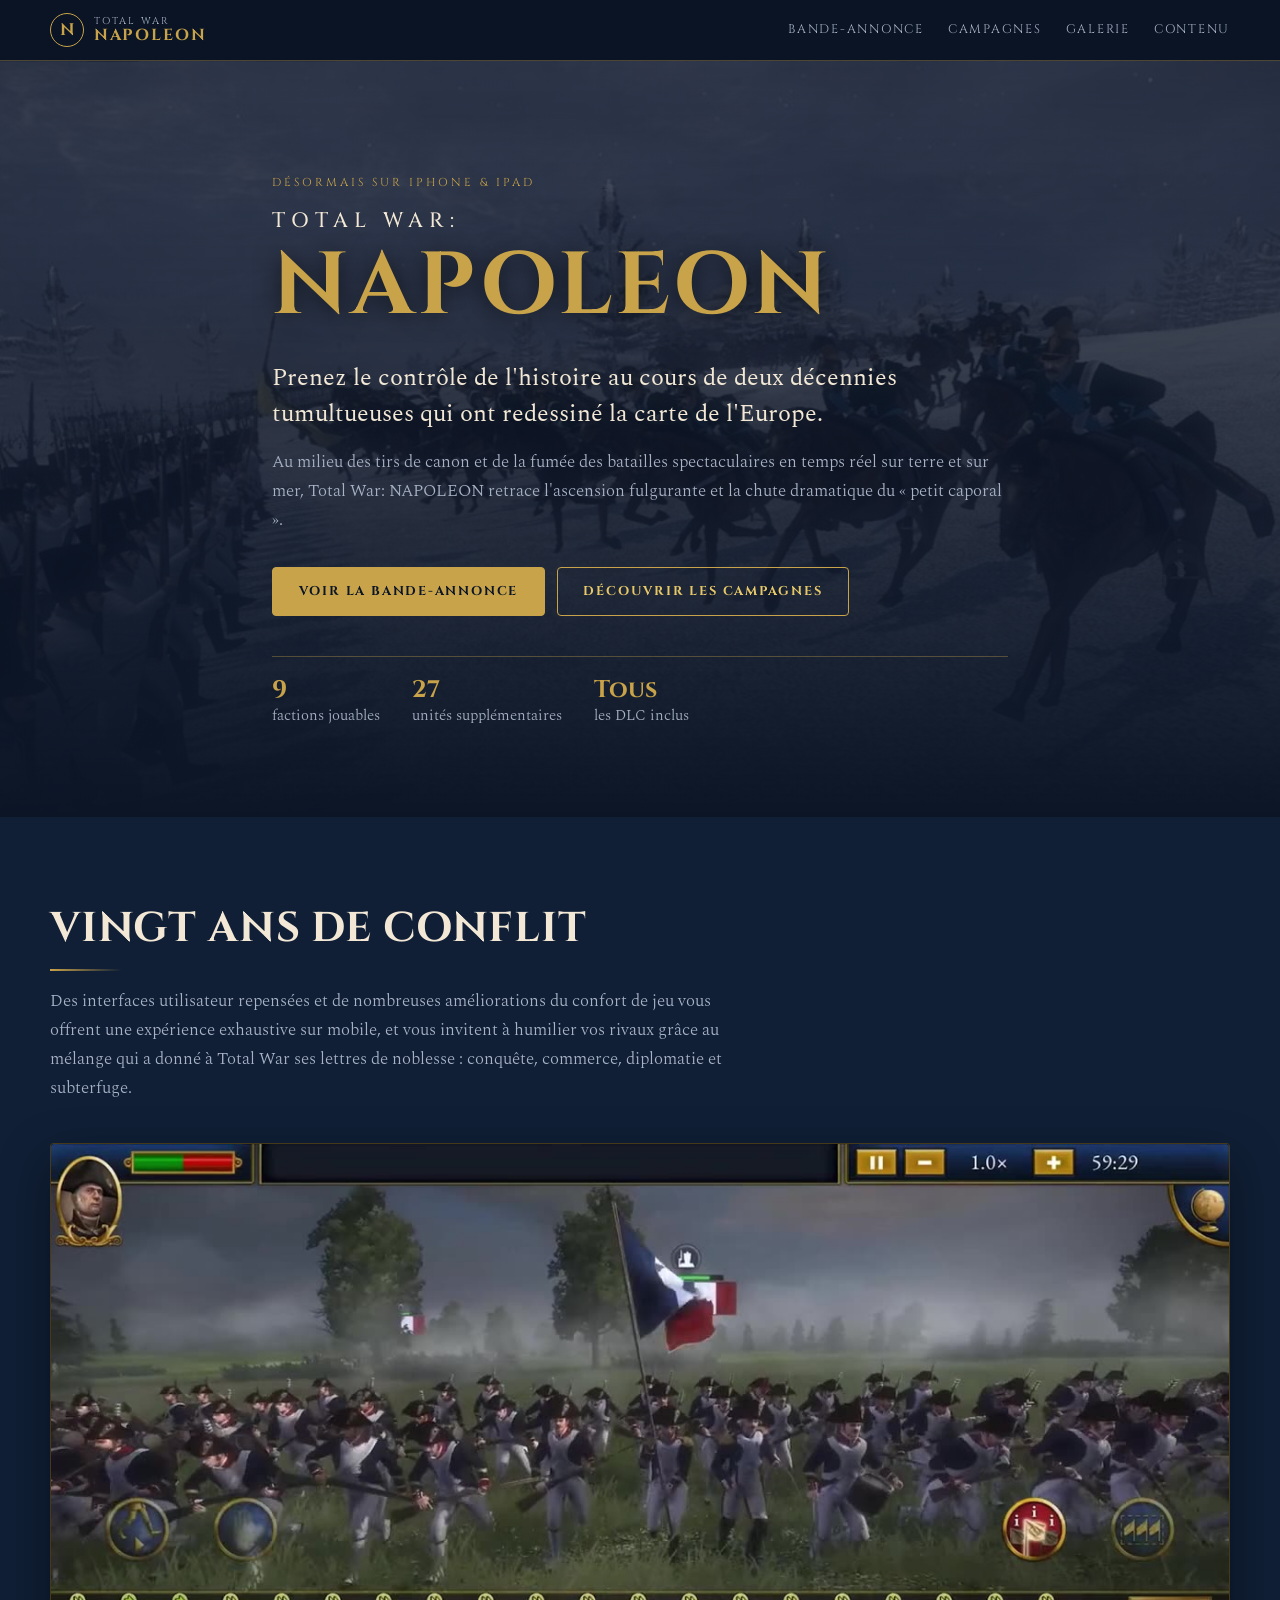
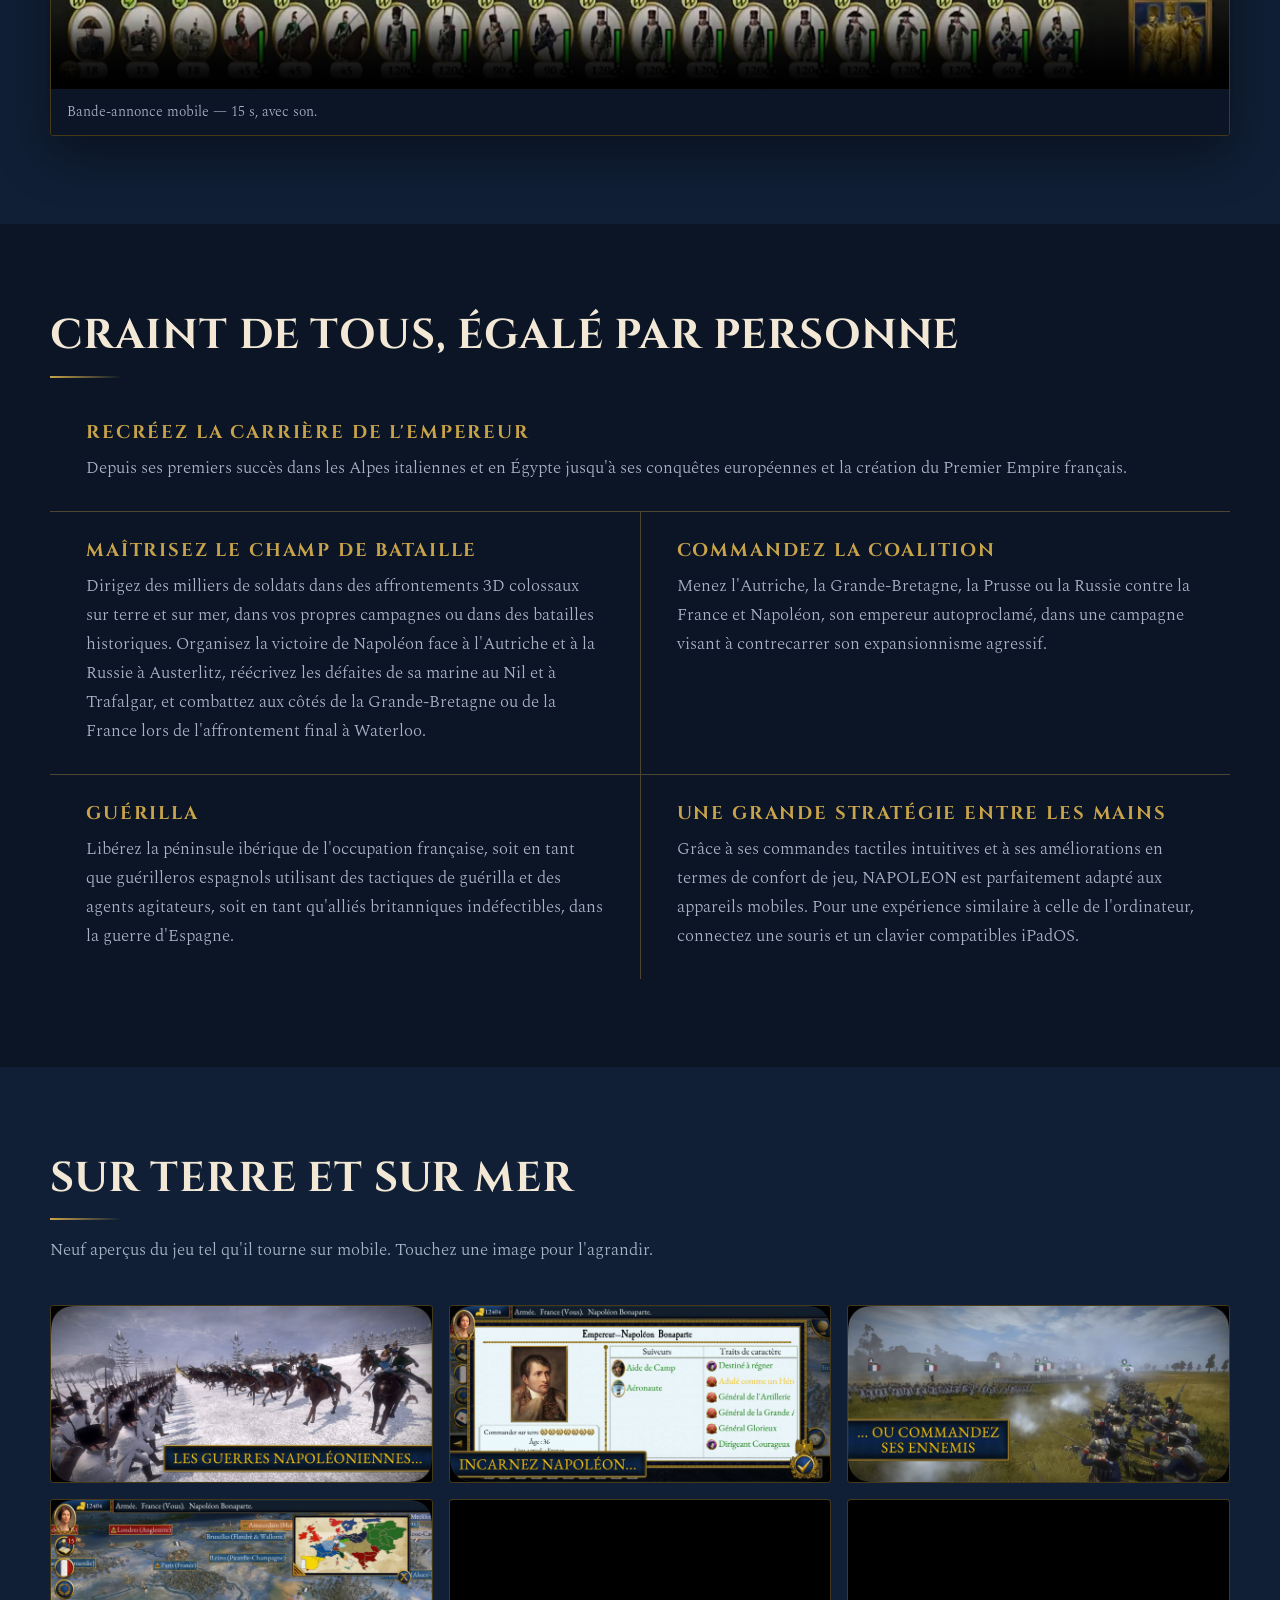
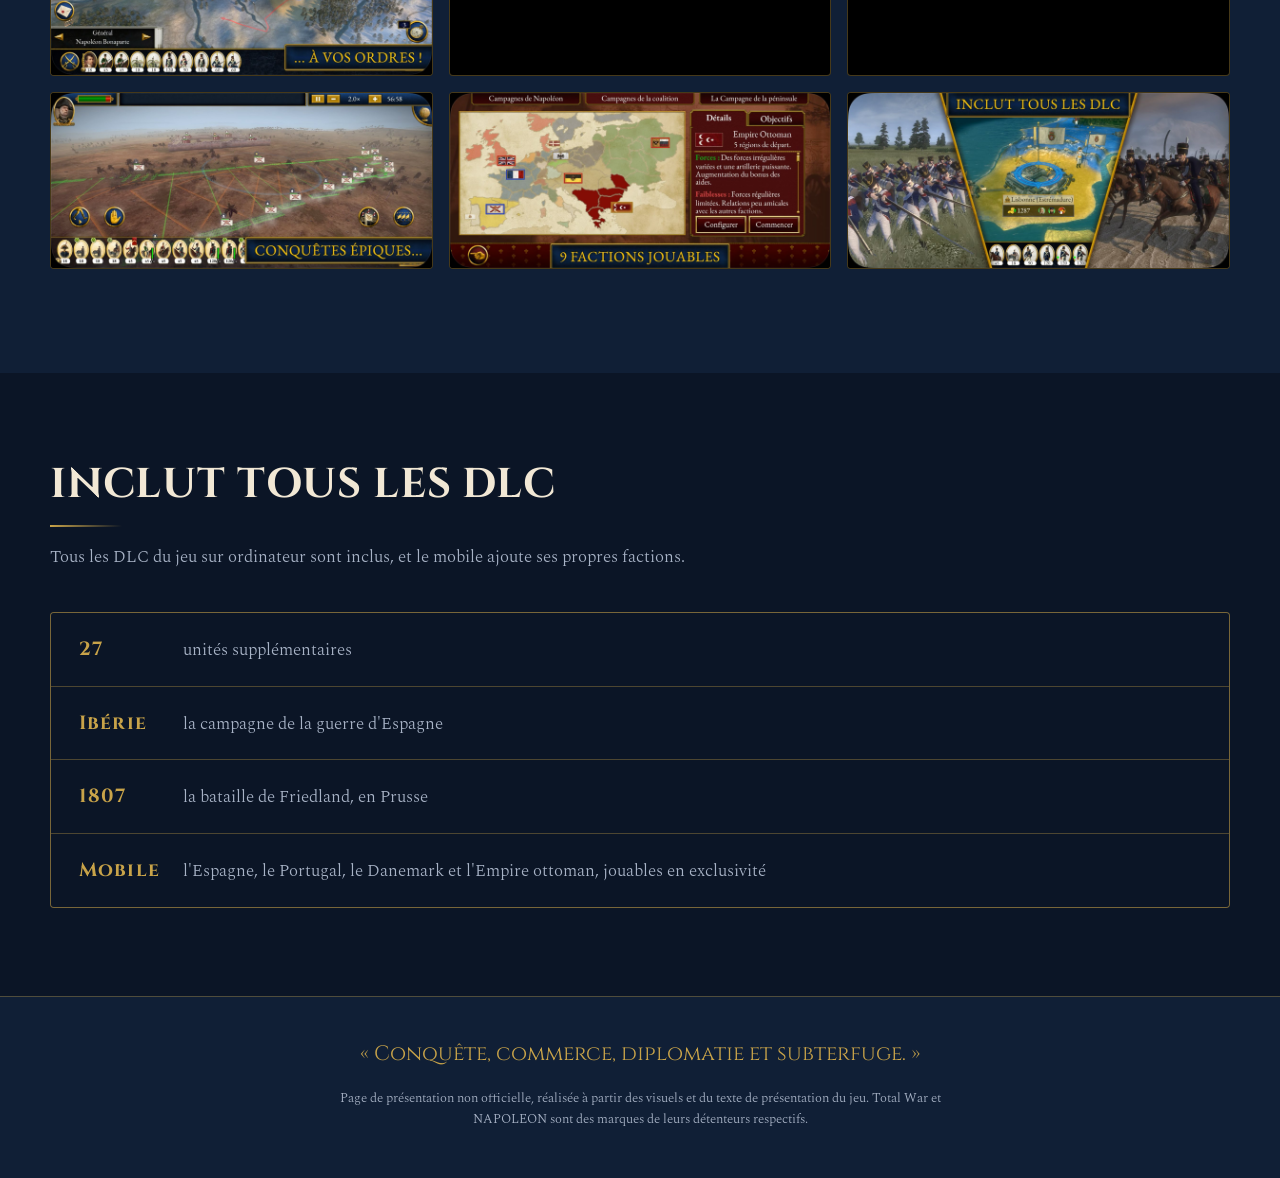
==== index.html @ 7d39db4e "Page de présentation mobile pour Total War: NAPOLEON Site statique en français : héros, bande-annonc" ====
<!DOCTYPE html>
<html lang="fr">
<head>
<meta charset="utf-8">
<meta name="viewport" content="width=device-width, initial-scale=1">
<title>Total War: NAPOLEON — Mobile</title>
<meta name="description" content="Prenez le contrôle de l'histoire au cours de deux décennies tumultueuses qui ont redessiné la carte de l'Europe. Total War: NAPOLEON, désormais sur mobile, tous les DLC inclus.">
<meta name="theme-color" content="#0b1526">

<meta property="og:type" content="website">
<meta property="og:locale" content="fr_FR">
<meta property="og:title" content="Total War: NAPOLEON — Mobile">
<meta property="og:description" content="Conquête, commerce, diplomatie et subterfuge. L'ascension fulgurante et la chute dramatique du « petit caporal », dans votre poche.">
<meta property="og:image" content="assets/img/hero-bg.jpg">

<link rel="icon" href="data:image/svg+xml,%3Csvg xmlns='http://www.w3.org/2000/svg' viewBox='0 0 64 64'%3E%3Crect width='64' height='64' rx='10' fill='%230b1526'/%3E%3Ctext x='32' y='45' font-family='Georgia,serif' font-size='36' font-weight='700' fill='%23c8a349' text-anchor='middle'%3EN%3C/text%3E%3C/svg%3E">

<link rel="preload" as="image" href="assets/img/hero-bg.jpg">
<link rel="preconnect" href="https://fonts.googleapis.com">
<link rel="preconnect" href="https://fonts.gstatic.com" crossorigin>
<link rel="stylesheet" href="https://fonts.googleapis.com/css2?family=Cinzel:wght@500;700&family=Spectral:ital,wght@0,300;0,400;0,600;1,400&display=swap">
<link rel="stylesheet" href="assets/css/styles.css">
</head>
<body>

<a class="skip-link" href="#contenu">Aller au contenu</a>

<header class="site-header" id="entete">
  <div class="wrap header-inner">
    <a class="brand" href="#haut">
      <span class="brand-mark" aria-hidden="true">N</span>
      <span class="brand-text">
        <span class="brand-top">Total War</span>
        <span class="brand-bottom">Napoleon</span>
      </span>
    </a>
    <nav class="site-nav" aria-label="Navigation principale">
      <a href="#bande-annonce">Bande-annonce</a>
      <a href="#campagnes">Campagnes</a>
      <a href="#galerie">Galerie</a>
      <a href="#contenu-inclus">Contenu</a>
    </nav>
  </div>
</header>

<main id="contenu">

  <section class="hero" id="haut">
    <div class="hero-bg" aria-hidden="true"></div>
    <div class="wrap hero-inner">
      <p class="eyebrow">Désormais sur iPhone &amp; iPad</p>
      <h1 class="hero-title">
        <span class="hero-title-sm">Total War:</span>
        <span class="hero-title-lg">Napoleon</span>
      </h1>
      <p class="hero-lede">
        Prenez le contrôle de l'histoire au cours de deux décennies tumultueuses
        qui ont redessiné la carte de l'Europe.
      </p>
      <p class="hero-body">
        Au milieu des tirs de canon et de la fumée des batailles spectaculaires en
        temps réel sur terre et sur mer, Total War: NAPOLEON retrace l'ascension
        fulgurante et la chute dramatique du « petit caporal ».
      </p>
      <div class="hero-actions">
        <a class="btn btn-primary" href="#bande-annonce">Voir la bande-annonce</a>
        <a class="btn btn-ghost" href="#campagnes">Découvrir les campagnes</a>
      </div>
      <ul class="hero-facts">
        <li><strong>9</strong> factions jouables</li>
        <li><strong>27</strong> unités supplémentaires</li>
        <li><strong>Tous</strong> les DLC inclus</li>
      </ul>
    </div>
  </section>

  <section class="section section-trailer" id="bande-annonce">
    <div class="wrap">
      <h2 class="section-title">Vingt ans de conflit</h2>
      <p class="section-lede">
        Des interfaces utilisateur repensées et de nombreuses améliorations du confort
        de jeu vous offrent une expérience exhaustive sur mobile, et vous invitent à
        humilier vos rivaux grâce au mélange qui a donné à Total War ses lettres de
        noblesse : conquête, commerce, diplomatie et subterfuge.
      </p>
      <figure class="frame video-frame">
        <video
          controls
          playsinline
          preload="none"
          poster="assets/img/trailer-poster.jpg"
          width="1280" height="592">
          <source src="assets/video/trailer.mp4" type="video/mp4">
          Votre navigateur ne prend pas en charge la lecture vidéo.
          <a href="assets/video/trailer.mp4">Télécharger la bande-annonce</a>.
        </video>
        <figcaption>Bande-annonce mobile — 15 s, avec son.</figcaption>
      </figure>
    </div>
  </section>

  <section class="section" id="campagnes">
    <div class="wrap">
      <h2 class="section-title">Craint de tous, égalé par personne</h2>

      <div class="features">

        <article class="feature">
          <h3>Recréez la carrière de l'Empereur</h3>
          <p>
            Depuis ses premiers succès dans les Alpes italiennes et en Égypte jusqu'à
            ses conquêtes européennes et la création du Premier Empire français.
          </p>
        </article>

        <article class="feature">
          <h3>Maîtrisez le champ de bataille</h3>
          <p>
            Dirigez des milliers de soldats dans des affrontements 3D colossaux sur
            terre et sur mer, dans vos propres campagnes ou dans des batailles
            historiques. Organisez la victoire de Napoléon face à l'Autriche et à la
            Russie à Austerlitz, réécrivez les défaites de sa marine au Nil et à
            Trafalgar, et combattez aux côtés de la Grande-Bretagne ou de la France
            lors de l'affrontement final à Waterloo.
          </p>
        </article>

        <article class="feature">
          <h3>Commandez la coalition</h3>
          <p>
            Menez l'Autriche, la Grande-Bretagne, la Prusse ou la Russie contre la
            France et Napoléon, son empereur autoproclamé, dans une campagne visant à
            contrecarrer son expansionnisme agressif.
          </p>
        </article>

        <article class="feature">
          <h3>Guérilla</h3>
          <p>
            Libérez la péninsule ibérique de l'occupation française, soit en tant que
            guérilleros espagnols utilisant des tactiques de guérilla et des agents
            agitateurs, soit en tant qu'alliés britanniques indéfectibles, dans la
            guerre d'Espagne.
          </p>
        </article>

        <article class="feature">
          <h3>Une grande stratégie entre les mains</h3>
          <p>
            Grâce à ses commandes tactiles intuitives et à ses améliorations en termes
            de confort de jeu, NAPOLEON est parfaitement adapté aux appareils mobiles.
            Pour une expérience similaire à celle de l'ordinateur, connectez une souris
            et un clavier compatibles iPadOS.
          </p>
        </article>

      </div>
    </div>
  </section>

  <section class="section section-gallery" id="galerie">
    <div class="wrap">
      <h2 class="section-title">Sur terre et sur mer</h2>
      <p class="section-lede">
        Neuf aperçus du jeu tel qu'il tourne sur mobile. Touchez une image pour
        l'agrandir.
      </p>
    </div>

    <ul class="gallery" id="gallery">
      <li>
        <button type="button" class="shot" data-caption="Les guerres napoléoniennes : la cavalerie de la Grande Armée s'élance dans le froid, face à l'infanterie autrichienne en ligne.">
          <img src="assets/img/screens/01-guerres-napoleoniennes.jpg" width="2061" height="949" loading="lazy" decoding="async"
               alt="Charge de cavalerie française dans un paysage enneigé, face à des rangs d'infanterie en uniformes blancs.">
        </button>
      </li>
      <li>
        <button type="button" class="shot" data-caption="Incarnez Napoléon : traits de caractère, suiveurs et rang de commandement de l'Empereur, à 36 ans.">
          <img src="assets/img/screens/02-incarnez-napoleon.jpg" width="2060" height="949" loading="lazy" decoding="async"
               alt="Fiche de personnage de l'Empereur Napoléon Bonaparte, listant ses traits de caractère et ses suiveurs.">
        </button>
      </li>
      <li>
        <button type="button" class="shot" data-caption="… ou commandez ses ennemis : poursuivez le siège pour affamer les défenseurs.">
          <img src="assets/img/screens/03-commandez-ses-ennemis.jpg" width="2060" height="949" loading="lazy" decoding="async"
               alt="Longue ligne d'infanterie déployée sous la fumée des salves, pendant un siège.">
        </button>
      </li>
      <li>
        <button type="button" class="shot" data-caption="À vos ordres : la carte de campagne, de Paris à Amsterdam, avec la mini-carte politique de l'Europe.">
          <img src="assets/img/screens/04-carte-de-campagne.jpg" width="2061" height="949" loading="lazy" decoding="async"
               alt="Carte de campagne montrant Paris, Reims, Bruxelles et Amsterdam, avec un ordre de marche tracé en rouge.">
        </button>
      </li>
      <li>
        <button type="button" class="shot" data-caption="Batailles explosives en temps réel : un tir d'artillerie déchire la ligne ennemie.">
          <img src="assets/img/screens/05-batailles-temps-reel.jpg" width="2061" height="949" loading="lazy" decoding="async"
               alt="Explosion d'artillerie au milieu de lignes d'infanterie engagées sur un champ de bataille brumeux.">
        </button>
      </li>
      <li>
        <button type="button" class="shot" data-caption="Sur terre et sur mer : vaisseaux de ligne français et britanniques échangent leurs bordées.">
          <img src="assets/img/screens/06-batailles-navales.jpg" width="2060" height="949" loading="lazy" decoding="async"
               alt="Bataille navale entre vaisseaux de ligne à voiles, fumée des canons au ras de l'eau.">
        </button>
      </li>
      <li>
        <button type="button" class="shot" data-caption="Conquêtes épiques : la campagne d'Égypte, ordres de bataille tracés sur le sable.">
          <img src="assets/img/screens/07-campagne-d-egypte.jpg" width="2060" height="949" loading="lazy" decoding="async"
               alt="Champ de bataille désertique avec palmiers, fortification au loin et ordres de mouvement tracés au sol.">
        </button>
      </li>
      <li>
        <button type="button" class="shot" data-caption="Neuf factions jouables : l'Empire ottoman, ses forces irrégulières et son artillerie puissante.">
          <img src="assets/img/screens/08-neuf-factions.jpg" width="2060" height="949" loading="lazy" decoding="async"
               alt="Écran de sélection de faction affichant l'Europe et la fiche de l'Empire ottoman, forces et faiblesses.">
        </button>
      </li>
      <li>
        <button type="button" class="shot" data-caption="Inclut tous les DLC : la campagne ibérique, ici le siège de Lisbonne en Estrémadure.">
          <img src="assets/img/screens/09-tous-les-dlc.jpg" width="2061" height="949" loading="lazy" decoding="async"
               alt="Montage de trois scènes : infanterie française, carte de Lisbonne en Estrémadure, et cavalerie au galop.">
        </button>
      </li>
    </ul>
  </section>

  <section class="section section-dlc" id="contenu-inclus">
    <div class="wrap">
      <h2 class="section-title">Inclut tous les DLC</h2>
      <p class="section-lede">
        Tous les DLC du jeu sur ordinateur sont inclus, et le mobile ajoute ses propres
        factions.
      </p>
      <ul class="dlc-list">
        <li>
          <span class="dlc-num">27</span>
          <span class="dlc-text">unités supplémentaires</span>
        </li>
        <li>
          <span class="dlc-num">Ibérie</span>
          <span class="dlc-text">la campagne de la guerre d'Espagne</span>
        </li>
        <li>
          <span class="dlc-num">1807</span>
          <span class="dlc-text">la bataille de Friedland, en Prusse</span>
        </li>
        <li>
          <span class="dlc-num">Mobile</span>
          <span class="dlc-text">l'Espagne, le Portugal, le Danemark et l'Empire ottoman, jouables en exclusivité</span>
        </li>
      </ul>
    </div>
  </section>

</main>

<footer class="site-footer">
  <div class="wrap">
    <p class="footer-quote">« Conquête, commerce, diplomatie et subterfuge. »</p>
    <p class="footer-note">
      Page de présentation non officielle, réalisée à partir des visuels et du texte de
      présentation du jeu. Total War et NAPOLEON sont des marques de leurs détenteurs
      respectifs.
    </p>
  </div>
</footer>

<div class="lightbox" id="lightbox" role="dialog" aria-modal="true" aria-label="Image agrandie" hidden>
  <button type="button" class="lb-close" id="lb-close" aria-label="Fermer">&times;</button>
  <button type="button" class="lb-nav lb-prev" id="lb-prev" aria-label="Image précédente">&#8249;</button>
  <figure class="lb-figure">
    <img id="lb-img" alt="">
    <figcaption id="lb-caption"></figcaption>
  </figure>
  <button type="button" class="lb-nav lb-next" id="lb-next" aria-label="Image suivante">&#8250;</button>
</div>

<script src="assets/js/main.js" defer></script>
</body>
</html>
---- assets/css/styles.css ----
/* Total War: NAPOLEON — page de présentation mobile
   Palette Empire : bleu de nuit, or, parchemin. */

:root {
  --ink:        #0b1526;
  --ink-2:      #101f36;
  --ink-3:      #16294a;
  --gold:       #c8a349;
  --gold-hi:    #e8c96a;
  --gold-dim:   rgba(200, 163, 73, .35);
  --parchment:  #f2e8d5;
  --text:       #dfe5ef;
  --text-dim:   #a8b3c6;
  --imperial:   #8f1d24;

  --wrap:       min(1180px, 100% - 2rem);
  --radius:     4px;

  --font-display: "Cinzel", Georgia, "Times New Roman", serif;
  --font-body:    "Spectral", Georgia, "Times New Roman", serif;
}

*, *::before, *::after { box-sizing: border-box; }

html { scroll-behavior: smooth; }

body {
  margin: 0;
  background: var(--ink);
  color: var(--text);
  font-family: var(--font-body);
  font-size: 1.0625rem;
  line-height: 1.7;
  font-weight: 300;
  -webkit-font-smoothing: antialiased;
  overflow-x: hidden;
}

img, video { max-width: 100%; height: auto; display: block; }

h1, h2, h3 {
  font-family: var(--font-display);
  font-weight: 700;
  line-height: 1.15;
  letter-spacing: .02em;
  margin: 0;
}

a { color: var(--gold-hi); }

.wrap { width: var(--wrap); margin-inline: auto; }

.skip-link {
  position: absolute;
  left: -9999px;
  top: 0;
  background: var(--gold);
  color: var(--ink);
  padding: .6rem 1rem;
  z-index: 100;
}
.skip-link:focus { left: .5rem; top: .5rem; }

:focus-visible {
  outline: 2px solid var(--gold-hi);
  outline-offset: 3px;
}

/* ---------- En-tête ---------- */

.site-header {
  position: sticky;
  top: 0;
  z-index: 40;
  background: rgba(11, 21, 38, .88);
  backdrop-filter: blur(10px);
  border-bottom: 1px solid var(--gold-dim);
}

.header-inner {
  display: flex;
  align-items: center;
  justify-content: space-between;
  gap: 1rem;
  min-height: 60px;
}

.brand {
  display: flex;
  align-items: center;
  gap: .6rem;
  text-decoration: none;
  color: var(--parchment);
}

.brand-mark {
  display: grid;
  place-items: center;
  width: 34px;
  height: 34px;
  flex: none;
  border: 1px solid var(--gold);
  border-radius: 50%;
  color: var(--gold);
  font-family: var(--font-display);
  font-weight: 700;
  font-size: 1.05rem;
  line-height: 1;
}

.brand-text { display: grid; line-height: 1.05; }
.brand-top {
  font-family: var(--font-display);
  font-size: .62rem;
  letter-spacing: .22em;
  text-transform: uppercase;
  color: var(--text-dim);
}
.brand-bottom {
  font-family: var(--font-display);
  font-weight: 700;
  font-size: 1rem;
  letter-spacing: .12em;
  text-transform: uppercase;
  color: var(--gold);
}

.site-nav { display: none; gap: 1.5rem; }
.site-nav a {
  font-family: var(--font-display);
  font-size: .78rem;
  letter-spacing: .14em;
  text-transform: uppercase;
  color: var(--text-dim);
  text-decoration: none;
  padding-block: .4rem;
  border-bottom: 1px solid transparent;
}
.site-nav a:hover { color: var(--gold-hi); border-bottom-color: var(--gold); }

@media (min-width: 800px) { .site-nav { display: flex; } }

/* ---------- Héros ---------- */

.hero { position: relative; isolation: isolate; }

.hero-bg {
  position: absolute;
  inset: 0;
  z-index: -1;
  background-image:
    linear-gradient(to bottom,
      rgba(11, 21, 38, .72) 0%,
      rgba(11, 21, 38, .86) 55%,
      var(--ink) 100%),
    url("../img/hero-bg.jpg");
  background-size: cover;
  background-position: center 65%;
}

.hero-inner {
  padding-block: clamp(3.5rem, 12vw, 7rem) clamp(3rem, 9vw, 5.5rem);
  max-width: 46rem;
}

.eyebrow {
  margin: 0 0 1.1rem;
  font-family: var(--font-display);
  font-size: .72rem;
  letter-spacing: .26em;
  text-transform: uppercase;
  color: var(--gold);
}

.hero-title { display: grid; gap: .15rem; margin-bottom: 1.4rem; }
.hero-title-sm {
  font-size: clamp(.95rem, 3.6vw, 1.3rem);
  letter-spacing: .3em;
  text-transform: uppercase;
  color: var(--parchment);
  font-weight: 500;
}
.hero-title-lg {
  font-size: clamp(2.6rem, 12vw, 5.5rem);
  letter-spacing: .04em;
  text-transform: uppercase;
  color: var(--gold);
  text-shadow: 0 2px 24px rgba(0, 0, 0, .6);
}

.hero-lede {
  font-size: clamp(1.15rem, 4.2vw, 1.5rem);
  line-height: 1.5;
  font-weight: 400;
  color: var(--parchment);
  margin: 0 0 1rem;
}

.hero-body { color: var(--text-dim); margin: 0 0 2rem; }

.hero-actions {
  display: flex;
  flex-wrap: wrap;
  gap: .75rem;
  margin-bottom: 2.5rem;
}

.btn {
  display: inline-block;
  padding: .8rem 1.6rem;
  font-family: var(--font-display);
  font-size: .8rem;
  font-weight: 700;
  letter-spacing: .14em;
  text-transform: uppercase;
  text-decoration: none;
  border-radius: var(--radius);
  border: 1px solid var(--gold);
  transition: background-color .18s ease, color .18s ease, transform .18s ease;
}
.btn:hover { transform: translateY(-1px); }
.btn-primary { background: var(--gold); color: var(--ink); }
.btn-primary:hover { background: var(--gold-hi); }
.btn-ghost { color: var(--gold-hi); background: transparent; }
.btn-ghost:hover { background: rgba(200, 163, 73, .14); }

.hero-facts {
  display: flex;
  flex-wrap: wrap;
  gap: .75rem 2rem;
  margin: 0;
  padding: 1.25rem 0 0;
  list-style: none;
  border-top: 1px solid var(--gold-dim);
  font-size: .95rem;
  color: var(--text-dim);
}
.hero-facts strong {
  display: block;
  font-family: var(--font-display);
  font-size: 1.5rem;
  color: var(--gold);
  line-height: 1.1;
}

/* ---------- Sections ---------- */

.section { padding-block: clamp(3rem, 10vw, 5.5rem); }

.section-title {
  font-size: clamp(1.7rem, 6vw, 2.6rem);
  text-transform: uppercase;
  color: var(--parchment);
  margin-bottom: 1rem;
}
.section-title::after {
  content: "";
  display: block;
  width: 72px;
  height: 2px;
  margin-top: 1rem;
  background: linear-gradient(to right, var(--gold), transparent);
}

.section-lede {
  max-width: 44rem;
  color: var(--text-dim);
  margin: 0 0 2.5rem;
}

/* ---------- Bande-annonce ---------- */

.section-trailer { background: var(--ink-2); }

.frame {
  margin: 0;
  border: 1px solid var(--gold-dim);
  border-radius: var(--radius);
  background: #000;
  box-shadow: 0 18px 50px rgba(0, 0, 0, .45);
  overflow: hidden;
}
.video-frame video { width: 100%; background: #000; }
.video-frame figcaption {
  padding: .7rem 1rem;
  background: var(--ink);
  border-top: 1px solid var(--gold-dim);
  font-size: .85rem;
  color: var(--text-dim);
}

/* ---------- Fonctionnalités ---------- */

.features { display: grid; gap: 1px; background: var(--gold-dim); }

.feature {
  background: var(--ink);
  padding: 1.75rem clamp(1rem, 4vw, 2.25rem);
}
.feature h3 {
  font-size: 1.15rem;
  letter-spacing: .1em;
  text-transform: uppercase;
  color: var(--gold);
  margin-bottom: .7rem;
}
.feature p { margin: 0; color: var(--text-dim); }

/* Cinq encarts : le premier occupe toute la largeur, les quatre suivants
   remplissent exactement une grille 2 × 2 — aucune cellule vide. */
@media (min-width: 760px) {
  .features { grid-template-columns: repeat(2, 1fr); }
  .feature:first-child { grid-column: 1 / -1; }
}

/* ---------- Galerie ---------- */

.section-gallery { background: var(--ink-2); }

.gallery {
  display: grid;
  grid-auto-flow: column;
  grid-auto-columns: min(86%, 620px);
  gap: 1rem;
  margin: 0;
  padding: 0 1rem 1rem;
  list-style: none;
  overflow-x: auto;
  scroll-snap-type: x mandatory;
  overscroll-behavior-x: contain;
  -webkit-overflow-scrolling: touch;
}
.gallery > li { scroll-snap-align: center; }

.shot {
  display: block;
  width: 100%;
  padding: 0;
  border: 1px solid var(--gold-dim);
  border-radius: var(--radius);
  background: #000;
  cursor: zoom-in;
  overflow: hidden;
  transition: border-color .18s ease, transform .18s ease;
}
.shot:hover { border-color: var(--gold); transform: translateY(-2px); }
.shot img { width: 100%; }

@media (min-width: 760px) {
  .gallery {
    width: var(--wrap);
    margin-inline: auto;
    padding-inline: 0;
    grid-auto-flow: row;
    grid-template-columns: repeat(2, 1fr);
    grid-auto-columns: auto;
    overflow: visible;
    scroll-snap-type: none;
  }
}
@media (min-width: 1040px) {
  .gallery { grid-template-columns: repeat(3, 1fr); }
}

/* ---------- Contenu inclus ---------- */

.dlc-list {
  display: grid;
  gap: 1px;
  margin: 0;
  padding: 0;
  list-style: none;
  background: var(--gold-dim);
  border: 1px solid var(--gold-dim);
  border-radius: var(--radius);
  overflow: hidden;
}
.dlc-list li {
  display: flex;
  align-items: baseline;
  gap: 1rem;
  flex-wrap: wrap;
  background: var(--ink);
  padding: 1.25rem clamp(1rem, 4vw, 1.75rem);
}
.dlc-num {
  flex: none;
  min-width: 5.5rem;
  font-family: var(--font-display);
  font-weight: 700;
  font-size: 1.2rem;
  letter-spacing: .06em;
  color: var(--gold);
}
.dlc-text { color: var(--text-dim); }

/* ---------- Pied de page ---------- */

.site-footer {
  border-top: 1px solid var(--gold-dim);
  background: var(--ink-2);
  padding-block: 2.5rem 3rem;
  text-align: center;
}
.footer-quote {
  font-family: var(--font-display);
  font-size: clamp(1rem, 4vw, 1.3rem);
  color: var(--gold);
  margin: 0 0 1rem;
}
.footer-note {
  max-width: 40rem;
  margin: 0 auto;
  font-size: .82rem;
  line-height: 1.6;
  color: var(--text-dim);
}

/* ---------- Visionneuse ---------- */

.lightbox {
  position: fixed;
  inset: 0;
  z-index: 60;
  display: flex;
  align-items: center;
  justify-content: center;
  gap: .5rem;
  padding: 1rem;
  background: rgba(5, 10, 19, .97);
}
.lightbox[hidden] { display: none; }

.lb-figure {
  margin: 0;
  max-width: min(1400px, 100%);
  flex: 1 1 auto;
}
.lb-figure img {
  width: 100%;
  max-height: 76vh;
  object-fit: contain;
  border: 1px solid var(--gold-dim);
  border-radius: var(--radius);
}
.lb-figure figcaption {
  margin-top: .85rem;
  text-align: center;
  font-size: .9rem;
  color: var(--text-dim);
}

.lb-close,
.lb-nav {
  flex: none;
  background: rgba(16, 31, 54, .9);
  color: var(--gold-hi);
  border: 1px solid var(--gold-dim);
  border-radius: 50%;
  cursor: pointer;
  font-family: var(--font-body);
  line-height: 1;
  transition: background-color .18s ease, border-color .18s ease;
}
.lb-close:hover,
.lb-nav:hover { background: var(--ink-3); border-color: var(--gold); }

.lb-nav {
  width: 46px;
  height: 46px;
  font-size: 1.9rem;
  padding-bottom: .22em;
}
.lb-close {
  position: absolute;
  top: 1rem;
  right: 1rem;
  width: 42px;
  height: 42px;
  font-size: 1.7rem;
  padding-bottom: .1em;
}

@media (max-width: 620px) {
  .lb-nav {
    position: absolute;
    bottom: 1.25rem;
  }
  .lb-prev { left: 1.25rem; }
  .lb-next { right: 1.25rem; }
  .lb-figure figcaption { margin-bottom: 4rem; }
}

/* ---------- Préférences ---------- */

@media (prefers-reduced-motion: reduce) {
  html { scroll-behavior: auto; }
  *, *::before, *::after {
    animation-duration: .01ms !important;
    transition-duration: .01ms !important;
  }
}
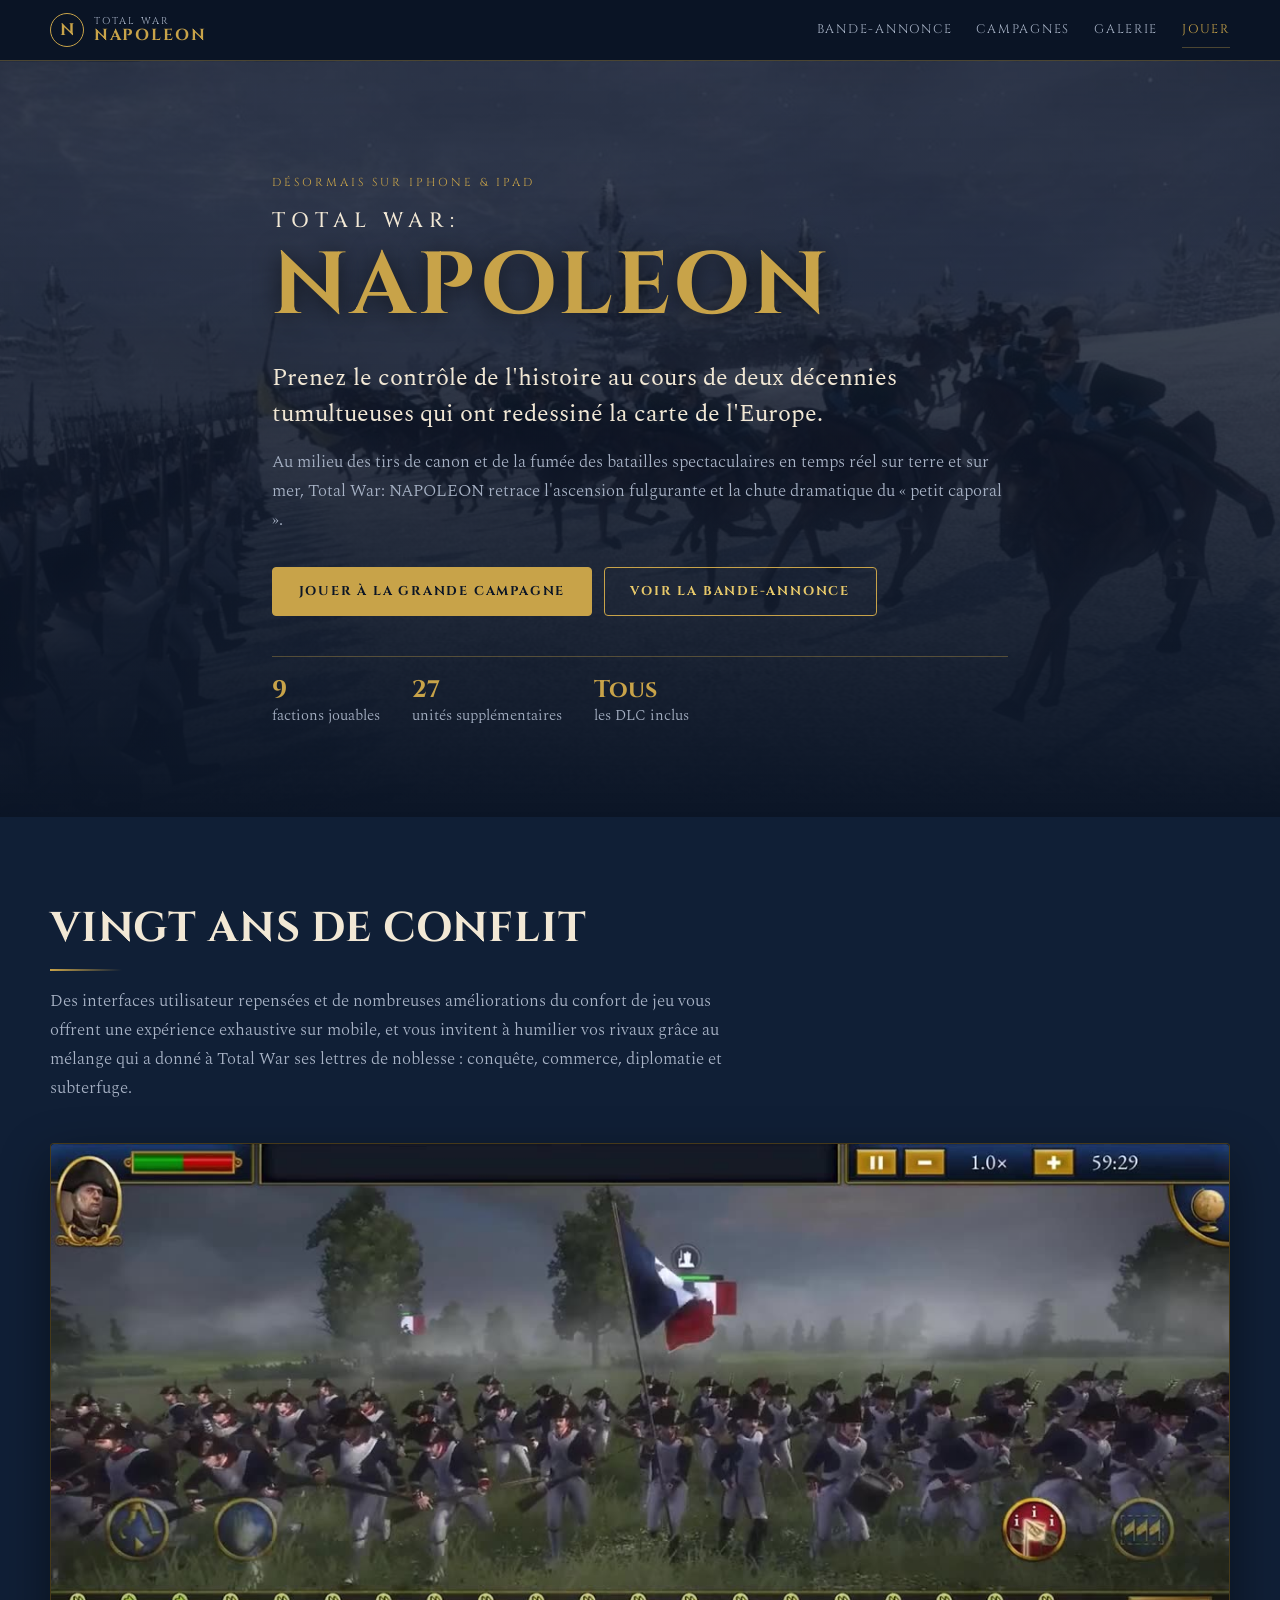
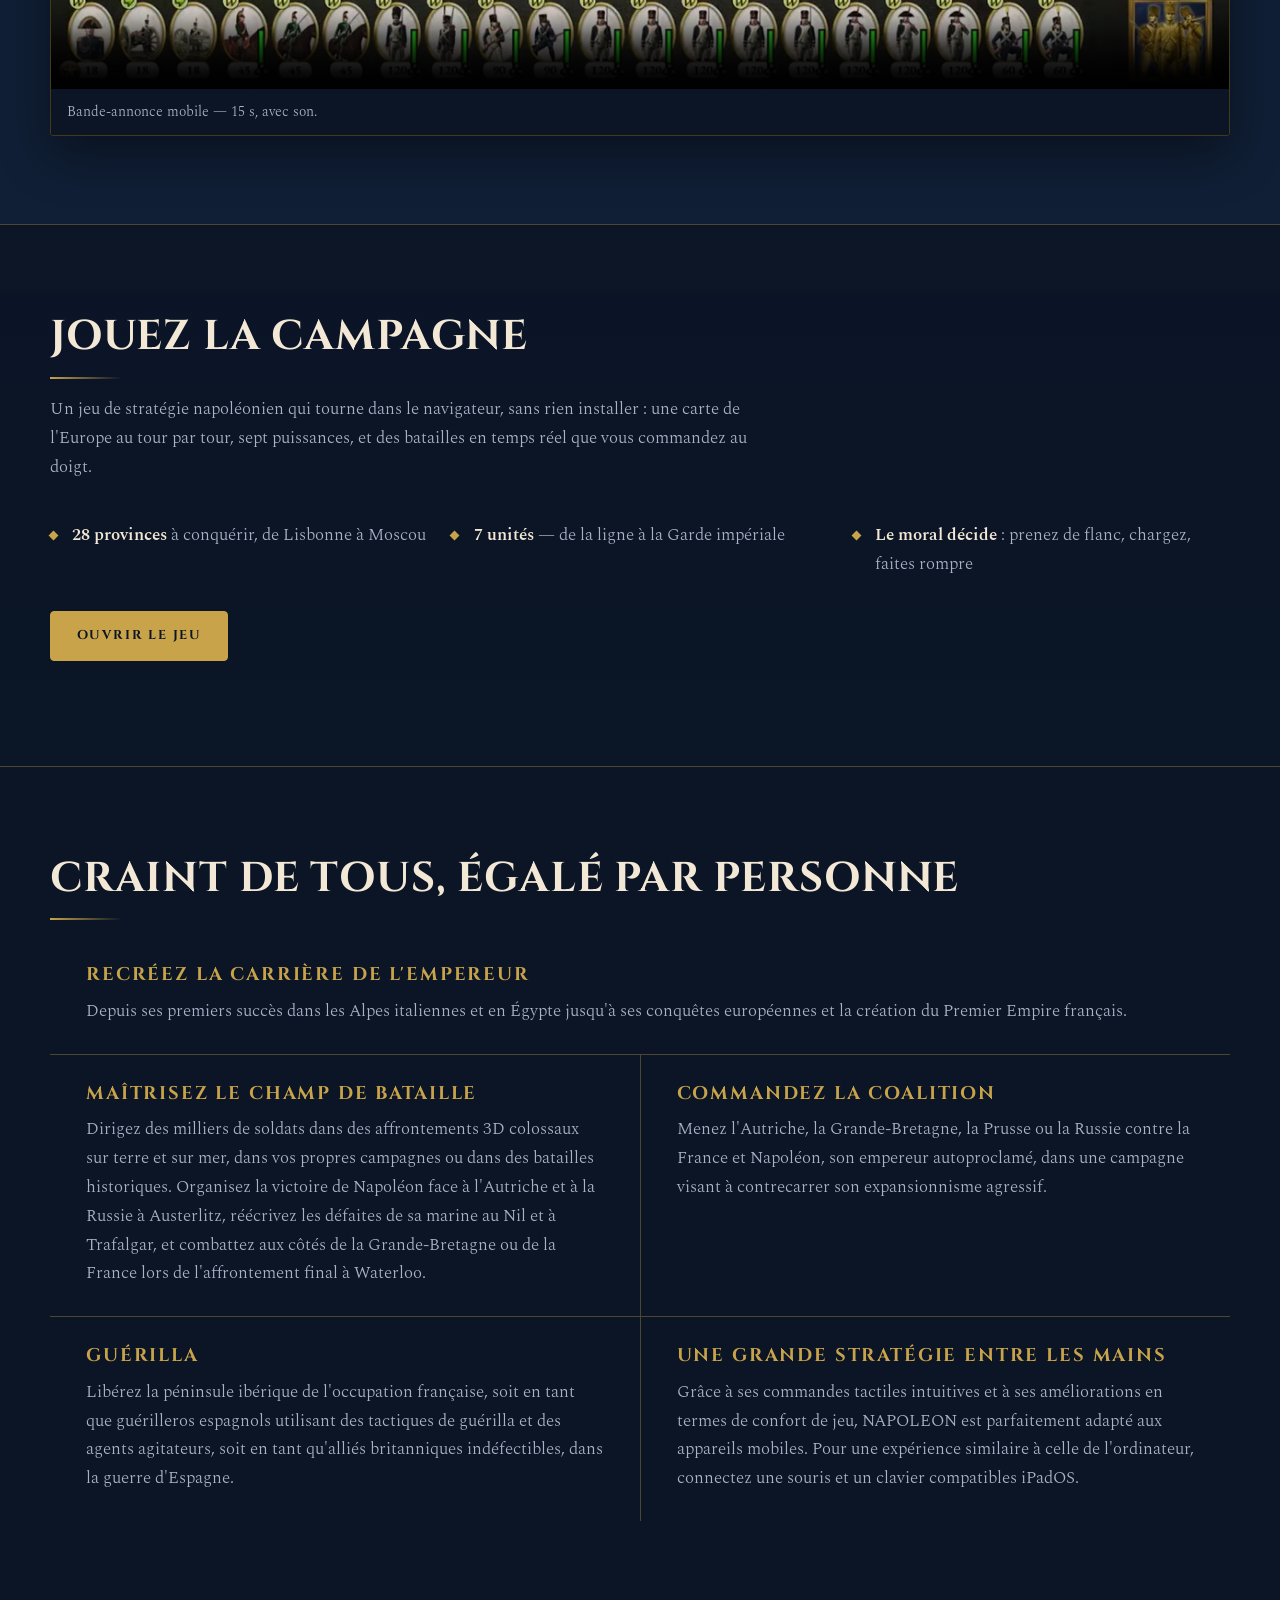
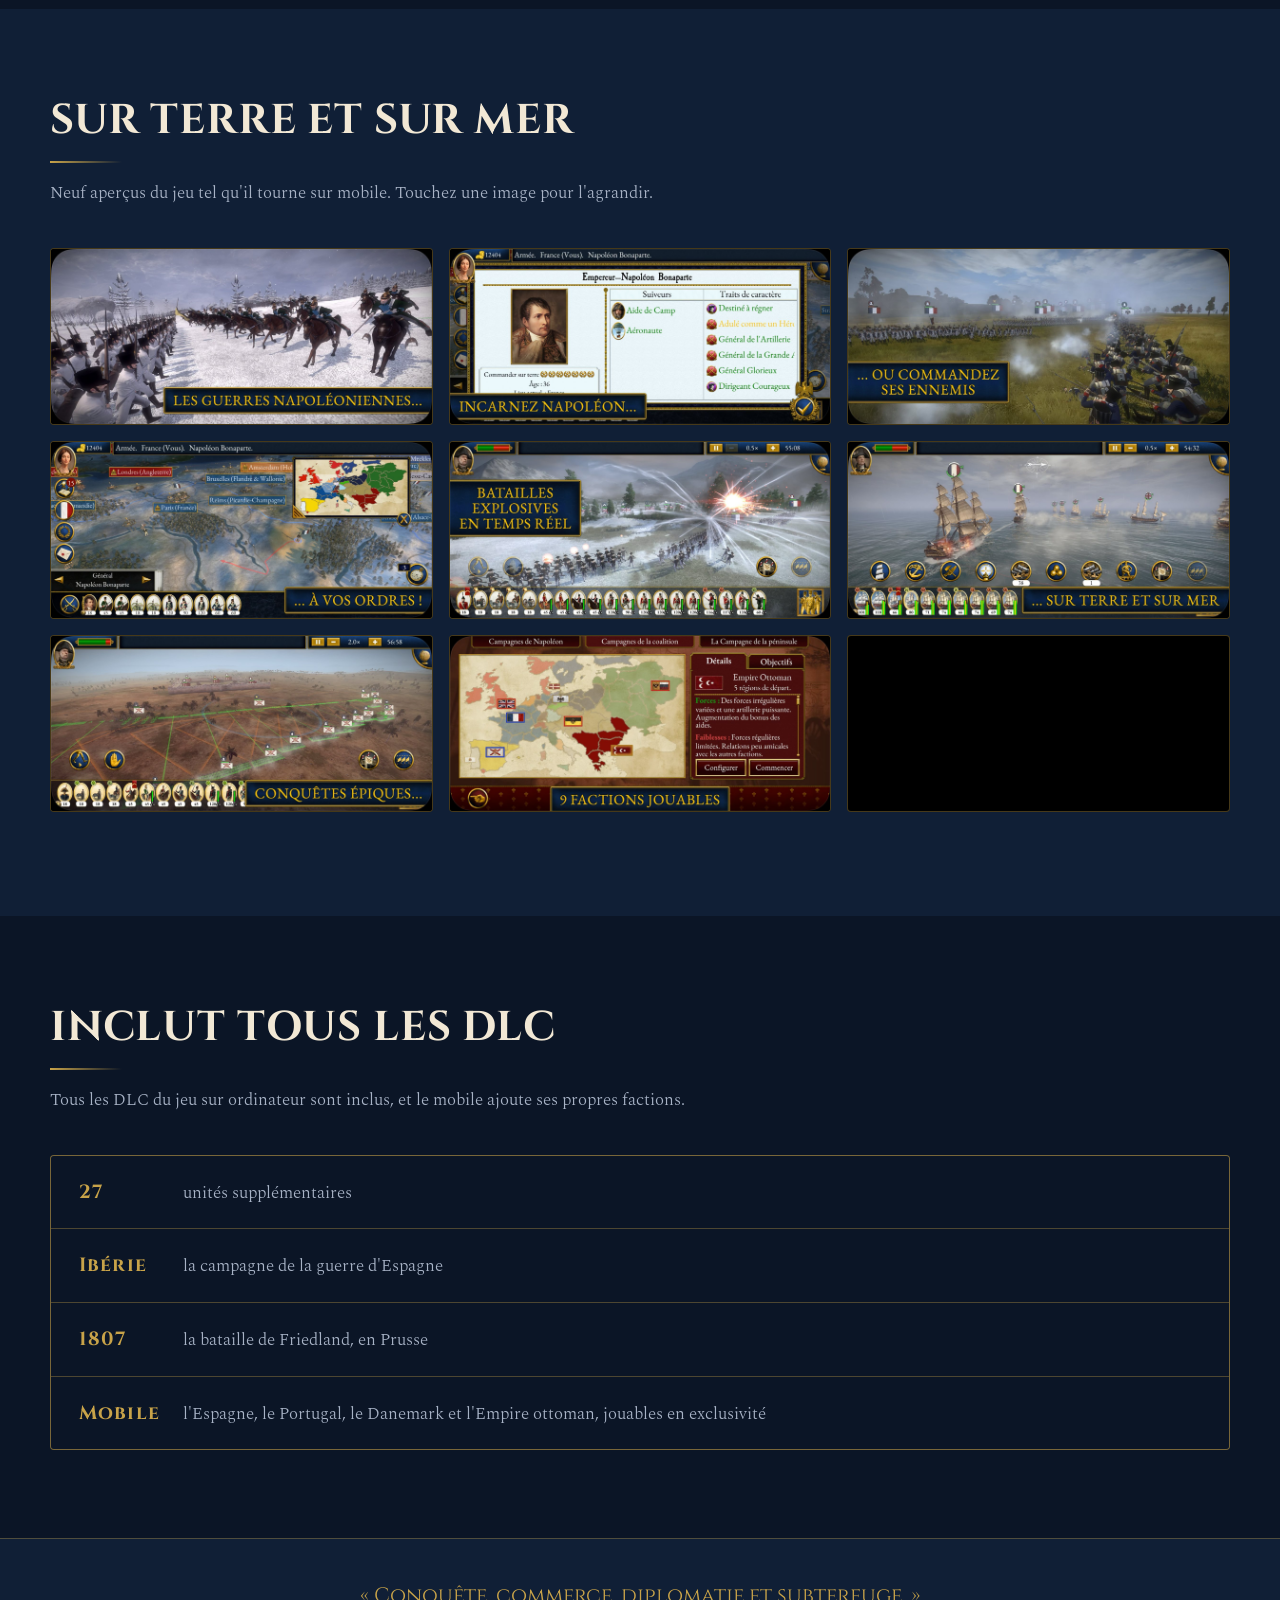
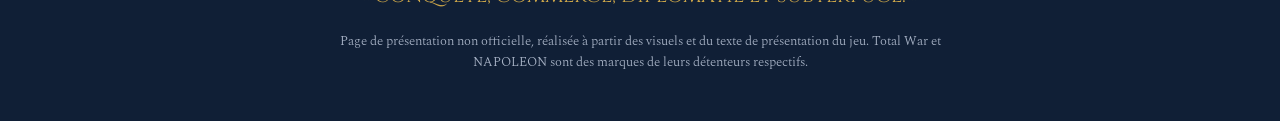
==== commit ee12b04c: "Jeu de stratégie napoléonien jouable dans le navigateur Ajoute le jeu lui-même sous jeu/ : deux couc" ====
--- a/index.html
+++ b/index.html
@@ -38,7 +38,7 @@
       <a href="#bande-annonce">Bande-annonce</a>
       <a href="#campagnes">Campagnes</a>
       <a href="#galerie">Galerie</a>
-      <a href="#contenu-inclus">Contenu</a>
+      <a class="nav-jouer" href="jeu/">Jouer</a>
     </nav>
   </div>
 </header>
@@ -63,8 +63,8 @@
         fulgurante et la chute dramatique du « petit caporal ».
       </p>
       <div class="hero-actions">
-        <a class="btn btn-primary" href="#bande-annonce">Voir la bande-annonce</a>
-        <a class="btn btn-ghost" href="#campagnes">Découvrir les campagnes</a>
+        <a class="btn btn-primary" href="jeu/">Jouer à la Grande Campagne</a>
+        <a class="btn btn-ghost" href="#bande-annonce">Voir la bande-annonce</a>
       </div>
       <ul class="hero-facts">
         <li><strong>9</strong> factions jouables</li>
@@ -96,6 +96,25 @@
         </video>
         <figcaption>Bande-annonce mobile — 15 s, avec son.</figcaption>
       </figure>
+    </div>
+  </section>
+
+  <section class="section section-jeu" id="jouer">
+    <div class="wrap">
+      <h2 class="section-title">Jouez la campagne</h2>
+      <p class="section-lede">
+        Un jeu de stratégie napoléonien qui tourne dans le navigateur, sans rien
+        installer : une carte de l'Europe au tour par tour, sept puissances, et
+        des batailles en temps réel que vous commandez au doigt.
+      </p>
+      <ul class="jeu-points">
+        <li><strong>28 provinces</strong> à conquérir, de Lisbonne à Moscou</li>
+        <li><strong>7 unités</strong> — de la ligne à la Garde impériale</li>
+        <li><strong>Le moral décide</strong> : prenez de flanc, chargez, faites rompre</li>
+      </ul>
+      <p>
+        <a class="btn btn-primary" href="jeu/">Ouvrir le jeu</a>
+      </p>
     </div>
   </section>
 
--- a/assets/css/styles.css
+++ b/assets/css/styles.css
@@ -137,6 +137,7 @@
   border-bottom: 1px solid transparent;
 }
 .site-nav a:hover { color: var(--gold-hi); border-bottom-color: var(--gold); }
+.site-nav .nav-jouer { color: var(--gold); border-bottom-color: var(--gold-dim); }
 
 @media (min-width: 800px) { .site-nav { display: flex; } }
 
@@ -289,6 +290,43 @@
   color: var(--text-dim);
 }
 
+/* ---------- Bandeau du jeu ---------- */
+
+.section-jeu {
+  background:
+    linear-gradient(to bottom, rgba(11, 21, 38, .92), rgba(11, 21, 38, .97)),
+    var(--ink);
+  border-block: 1px solid var(--gold-dim);
+}
+
+.jeu-points {
+  display: grid;
+  gap: .55rem;
+  margin: 0 0 2rem;
+  padding: 0;
+  list-style: none;
+  color: var(--text-dim);
+}
+.jeu-points li {
+  padding-left: 1.4rem;
+  position: relative;
+}
+.jeu-points li::before {
+  content: "";
+  position: absolute;
+  left: 0;
+  top: .62em;
+  width: 7px;
+  height: 7px;
+  background: var(--gold);
+  transform: rotate(45deg);
+}
+.jeu-points strong { color: var(--parchment); font-weight: 600; }
+
+@media (min-width: 760px) {
+  .jeu-points { grid-template-columns: repeat(3, 1fr); gap: 1rem 1.5rem; }
+}
+
 /* ---------- Fonctionnalités ---------- */
 
 .features { display: grid; gap: 1px; background: var(--gold-dim); }
